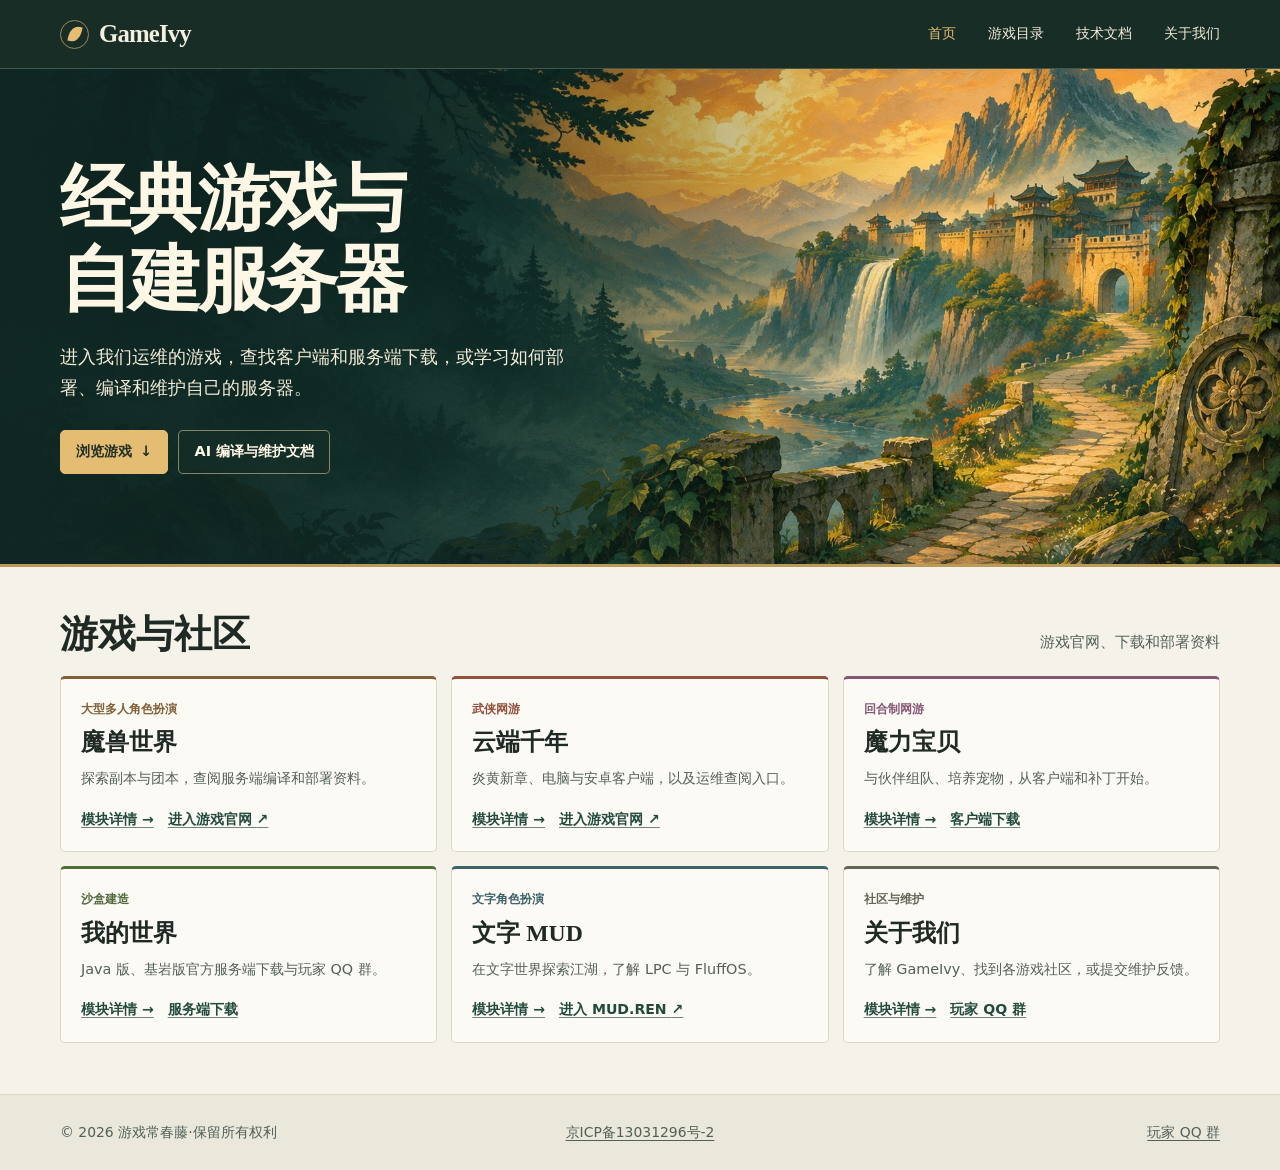
==== index.html @ 652a1745 "初始化 GameIvy 静态站点" ====
<!doctype html>
<html lang="zh-CN">
<head>
  <meta charset="utf-8">
  <meta name="viewport" content="width=device-width, initial-scale=1">
  <meta name="description" content="GameIvy 汇集魔兽世界、云端千年、魔力宝贝、我的世界与文字 MUD 的游戏入口、下载、社区和技术文档。">
  <title>GameIvy · 经典游戏与自建服务器</title>
  <link rel="stylesheet" href="./gameivy.css">
  </head>
<body>
  <a class="skip" href="#main">跳至主要内容</a>
  <header class="site-header">
    <div class="wrap site-bar">
      <a class="brand" href="./" aria-label="GameIvy 首页"><span class="brand-mark" aria-hidden="true"></span>GameIvy</a>
      <nav class="site-nav" aria-label="主导航">
        <a href="./" aria-current="page">首页</a>
        <a href="./#games">游戏目录</a>
        <a href="./ai.html">技术文档</a>
        <a href="./about.html">关于我们</a>
      </nav>
    </div>
  </header>
  <main id="main">
    <section class="hero" aria-labelledby="hero-title">
      <div class="wrap hero-inner">
        <h1 id="hero-title">经典游戏与<br>自建服务器</h1>
        <p>进入我们运维的游戏，查找客户端和服务端下载，或学习如何部署、编译和维护自己的服务器。</p>
        <div class="actions">
          <a class="button" href="#games">浏览游戏 <span aria-hidden="true">↓</span></a>
          <a class="button secondary" href="./ai.html">AI 编译与维护文档</a>
        </div>
      </div>
    </section>
    <section class="wrap home-section" id="games" aria-labelledby="games-title">
      <div class="section-heading">
        <h2 id="games-title">游戏与社区</h2>
        <p>游戏官网、下载和部署资料</p>
      </div>
      <div class="module-grid">
        <article class="module-card wow">
          <div class="world-type">大型多人角色扮演</div>
          <h3>魔兽世界</h3>
          <p>探索副本与团本，查阅服务端编译和部署资料。</p>
          <div class="card-links">
            <a class="text-link" href="./wow.html" aria-label="魔兽世界模块">模块详情 <span aria-hidden="true">→</span></a>
            <a class="text-link" href="https://wow.gameivy.com/" aria-label="魔兽世界 · 进入游戏官网">进入游戏官网 <span aria-hidden="true">↗</span></a>
          </div>
        </article>
        <article class="module-card thousand">
          <div class="world-type">武侠网游</div>
          <h3>云端千年</h3>
          <p>炎黄新章、电脑与安卓客户端，以及运维查阅入口。</p>
          <div class="card-links">
            <a class="text-link" href="./1000y.html" aria-label="云端千年模块">模块详情 <span aria-hidden="true">→</span></a>
            <a class="text-link" href="https://1000y.gameivy.com/" aria-label="云端千年 · 进入游戏官网">进入游戏官网 <span aria-hidden="true">↗</span></a>
          </div>
        </article>
        <article class="module-card crossgate">
          <div class="world-type">回合制网游</div>
          <h3>魔力宝贝</h3>
          <p>与伙伴组队、培养宠物，从客户端和补丁开始。</p>
          <div class="card-links">
            <a class="text-link" href="./crossgate.html" aria-label="魔力宝贝模块">模块详情 <span aria-hidden="true">→</span></a>
            <a class="text-link" href="./crossgate.html#downloads" aria-label="魔力宝贝 · 客户端下载">客户端下载</a>
          </div>
        </article>
        <article class="module-card minecraft">
          <div class="world-type">沙盒建造</div>
          <h3>我的世界</h3>
          <p>Java 版、基岩版官方服务端下载与玩家 QQ 群。</p>
          <div class="card-links">
            <a class="text-link" href="./minecraft.html" aria-label="我的世界模块">模块详情 <span aria-hidden="true">→</span></a>
            <a class="text-link" href="./minecraft.html#downloads" aria-label="我的世界 · 服务端下载">服务端下载</a>
          </div>
        </article>
        <article class="module-card mud">
          <div class="world-type">文字角色扮演</div>
          <h3>文字 MUD</h3>
          <p>在文字世界探索江湖，了解 LPC 与 FluffOS。</p>
          <div class="card-links">
            <a class="text-link" href="./mud.html" aria-label="文字 MUD模块">模块详情 <span aria-hidden="true">→</span></a>
            <a class="text-link" href="https://mud.ren" aria-label="文字 MUD · 进入 MUD.REN">进入 MUD.REN <span aria-hidden="true">↗</span></a>
          </div>
        </article>
        <article class="module-card about">
          <div class="world-type">社区与维护</div>
          <h3>关于我们</h3>
          <p>了解 GameIvy、找到各游戏社区，或提交维护反馈。</p>
          <div class="card-links">
            <a class="text-link" href="./about.html" aria-label="关于我们模块">模块详情 <span aria-hidden="true">→</span></a>
            <a class="text-link" href="./about.html#community" aria-label="关于我们 · 玩家 QQ 群">玩家 QQ 群</a>
          </div>
        </article>
      </div>
    </section>
  </main>

  <footer class="site-footer">
    <div class="wrap footer-inner">
      <span>© 2026 游戏常春藤·保留所有权利</span>
      <a href="https://beian.miit.gov.cn/">京ICP备13031296号-2</a>
      <a class="footer-community" href="./about.html#community">玩家 QQ 群</a>
    </div>
  </footer>
</body>
</html>
---- gameivy.css ----
:root {
  color-scheme: light;
  --page: #f5f2e9;
  --paper: #fcfaf4;
  --ink: #202a25;
  --quiet: #526057;
  --forest: #17372e;
  --gold: #e5bd72;
  --line: #dbd7c9;
  --serif: "Songti SC", "Noto Serif CJK SC", "SimSun", Georgia, serif;
  font: 16px/1.65 "PingFang SC", "Microsoft YaHei", system-ui, sans-serif;
}

*, *::before, *::after { box-sizing: border-box; }
html { scroll-padding-top: 1rem; }
body { margin: 0; background: var(--page); color: var(--ink); }
a { color: inherit; }
a:focus-visible, button:focus-visible { outline: 2px solid #a16b24; outline-offset: 4px; }
h1, h2, h3, p { margin-top: 0; }
button { font: inherit; }
.wrap { width: min(1160px, calc(100% - 64px)); margin-inline: auto; }
.skip { position: absolute; inset: .65rem auto auto .65rem; padding: .5rem .75rem; transform: translateY(-200%); z-index: 5; background: var(--paper); color: var(--ink); }
.skip:focus { transform: none; }

.site-header { background: #182d26; color: #f4efe0; border-bottom: 1px solid #40574b; }
.site-bar { min-height: 68px; display: flex; align-items: center; justify-content: space-between; gap: 20px; }
.brand { display: inline-flex; align-items: center; gap: 10px; text-decoration: none; font: 700 1.55rem/1 Georgia, serif; letter-spacing: -.035em; white-space: nowrap; }
.brand-mark { width: 29px; height: 29px; display: grid; place-items: center; border: 1px solid #9b895b; border-radius: 50%; }
.brand-mark::before { content: ""; width: 12px; height: 16px; background: var(--gold); border-radius: 75% 0 75% 0; transform: rotate(13deg); }
.site-nav { display: flex; align-items: center; flex-wrap: wrap; gap: clamp(12px, 3vw, 32px); }
.site-nav a { color: #f2ecda; text-decoration: none; font-size: .9rem; padding-block: .45rem; }
.site-nav a:hover, .site-nav [aria-current] { color: var(--gold); }

.hero {
  color: #fff7e6;
  background: linear-gradient(90deg, #102723e8 0%, #1027238a 37%, #10272300 72%), url("gameivy-valley.jpg") 62% center / cover no-repeat, #102723;
  border-bottom: 3px solid #b99a59;
}
.hero-inner { min-height: clamp(400px, 39vw, 495px); display: flex; flex-direction: column; justify-content: center; align-items: flex-start; padding-block: 56px; }
.hero h1 { max-width: 11ch; margin-bottom: 21px; font: 800 clamp(2.8rem, 5.6vw, 5.05rem)/1.13 var(--serif); letter-spacing: -.045em; }
.hero p { max-width: 28em; margin-bottom: 27px; color: #f4ecd8; font-size: clamp(.96rem, 1.45vw, 1.15rem); }
.actions { display: flex; flex-wrap: wrap; align-items: center; gap: 10px; }
.button { display: inline-flex; align-items: center; justify-content: center; gap: .55em; min-height: 43px; padding: .55rem .95rem; border: 1px solid var(--forest); border-radius: 5px; background: var(--forest); color: #fff9e9; text-decoration: none; font-weight: 700; font-size: .9rem; }
.button:hover { background: #254b3d; }
.button.secondary { background: transparent; color: var(--forest); border-color: #adb5a4; }
.button.secondary:hover { background: #e8eadf; }
.hero .button { background: var(--gold); color: #233128; border-color: var(--gold); }
.hero .button.secondary { color: #fff7e6; background: #162d2777; border-color: #e7d69b88; }
.hero .button:hover { background: #f5d590; }
.hero .button.secondary:hover { background: #24483e; }

.home-section { padding-block: 44px 51px; }
.section-heading { display: flex; align-items: baseline; justify-content: space-between; flex-wrap: wrap; gap: 5px 18px; margin-bottom: 19px; }
.section-heading h2 { margin: 0; font: 800 clamp(1.8rem, 3vw, 2.45rem)/1.2 var(--serif); }
.section-heading p { margin: 0; color: var(--quiet); font-size: .93rem; }
.module-grid { display: grid; grid-template-columns: repeat(3, minmax(0, 1fr)); gap: 14px; }
.module-card { min-width: 0; display: flex; flex-direction: column; border: 1px solid var(--line); border-top: 3px solid var(--accent, #62794d); border-radius: 5px; background: var(--paper); padding: 20px; }
.module-card:hover { border-color: var(--accent, #62794d); }
.module-card h3 { margin-bottom: 8px; font: 800 1.48rem/1.35 var(--serif); }
.module-card p { color: var(--quiet); margin-bottom: 17px; font-size: .9rem; }
.world-type { margin-bottom: 8px; color: var(--accent, #62794d); font-size: .77rem; font-weight: 700; }
.card-links { display: flex; gap: 6px 14px; flex-wrap: wrap; margin-top: auto; }
.text-link { color: #234b3d; font-size: .88rem; font-weight: 700; text-underline-offset: .22em; text-decoration-color: #728477; }
.text-link:hover { color: #773f22; text-decoration-color: currentColor; }
.wow { --accent: #806038; }
.thousand { --accent: #92503d; }
.crossgate { --accent: #855775; }
.minecraft { --accent: #526b3d; }
.mud { --accent: #3e626b; }
.about { --accent: #666458; }

.article-head { padding-block: 36px 37px; border-bottom: 1px solid var(--line); background: #ebece0; }
.breadcrumbs { display: flex; flex-wrap: wrap; gap: 6px 10px; align-items: center; margin-bottom: 17px; font-size: .85rem; color: var(--quiet); }
.breadcrumbs a { text-decoration-color: #829186; text-underline-offset: .2em; }
.article-head h1 { margin-bottom: 11px; font: 800 clamp(2.55rem, 6vw, 4.2rem)/1.1 var(--serif); letter-spacing: -.045em; }
.article-head p { max-width: 42rem; margin: 0; color: var(--quiet); }
.article-head .actions { margin-top: 18px; }
.article-layout { display: grid; grid-template-columns: minmax(0, 1fr) minmax(216px, 270px); gap: clamp(28px, 5vw, 68px); align-items: start; padding-block: 34px 56px; }
.article-layout.solo { grid-template-columns: minmax(0, 780px); }
.article { min-width: 0; }
.article section + section { margin-top: 30px; padding-top: 24px; border-top: 1px solid var(--line); }
.article h2 { margin-bottom: 12px; font: 800 1.68rem/1.3 var(--serif); }
.article h3 { margin: 20px 0 8px; font-size: 1rem; }
.article p, .article ul, .article ol { margin-block: 0 12px; }
.article p:last-child, .article li p { margin-bottom: 0; }
.article ol, .article ul { padding-inline-start: 1.4em; }
.article li + li { margin-top: 7px; }
.article a:not(.button), .sidebar a { color: #254e40; text-underline-offset: .2em; }
.download-list { display: grid; gap: 9px; margin-block: 12px; }
.download { display: flex; justify-content: space-between; align-items: center; gap: 12px; padding: 12px 14px; background: var(--paper); border: 1px solid var(--line); border-radius: 5px; }
.download strong { display: block; }
.download small { display: block; color: var(--quiet); }
.download a { white-space: nowrap; font-size: .87rem; font-weight: 700; }
.note { padding: 12px 14px; background: #efeade; border-left: 3px solid #a88547; }
pre { overflow-x: auto; padding: 14px; border-radius: 5px; background: #21352d; color: #fff4dc; font-size: .88rem; }
code, .qq-number { font-family: ui-monospace, "Cascadia Mono", Consolas, monospace; }
:not(pre) > code { padding: .06em .24em; background: #ebe8dc; border-radius: 3px; overflow-wrap: anywhere; }

.sidebar { display: grid; gap: 12px; }
.side-panel { padding: 17px; border: 1px solid var(--line); background: var(--paper); border-radius: 5px; }
.side-panel h2 { margin: 0 0 8px; font: 800 1.13rem/1.3 var(--serif); }
.side-panel p { margin-bottom: 8px; }
.qq-number { display: block; margin-bottom: 7px; font-size: 1.32rem; font-weight: 700; letter-spacing: .04em; }
.copy { padding: .3rem .6rem; border: 1px solid #a7af9e; color: var(--forest); background: transparent; border-radius: 4px; cursor: pointer; font-size: .85rem; }
.copy:hover { background: #e8eadf; }
.copy-status { display: block; color: var(--quiet); font-size: .82rem; }
.copy-status:not(:empty) { margin-top: 5px; }
.jump-list { margin: 0; padding: 0; list-style: none; font-size: .88rem; }
.jump-list li + li { margin-top: 5px; }
.community-links { padding: 0 !important; list-style: none; }
.community-links li { display: flex; justify-content: space-between; flex-wrap: wrap; gap: 7px; padding: 8px 0; border-bottom: 1px solid var(--line); }
.community-links .qq-number { display: inline; margin: 0; font-size: .96rem; }

.site-footer { background: #eae7db; border-top: 1px solid var(--line); color: var(--quiet); }
.footer-inner { display: grid; grid-template-columns: minmax(0, 1fr) auto minmax(0, 1fr); align-items: center; gap: 7px 22px; min-height: 75px; padding-block: 13px; font-size: .87rem; }
.footer-inner a { text-underline-offset: .2em; }
.footer-community { justify-self: end; }

@media (max-width: 860px) {
  .module-grid { grid-template-columns: repeat(2, minmax(0, 1fr)); }
  .hero { background-position: 62% center; }
}

@media (max-width: 620px) {
  .wrap { width: calc(100% - 36px); }
  .site-bar { min-height: auto; display: grid; justify-content: start; gap: 9px; padding-block: 13px; }
  .site-nav { gap: 4px 15px; }
  .site-nav a { font-size: .82rem; padding-block: .22rem; }
  .hero { background-image: linear-gradient(90deg, #102723e8 0%, #102723a8 55%, #10272359 100%), url("gameivy-valley.jpg"); background-position: 66% center; }
  .hero-inner { min-height: 355px; padding-block: 39px; }
  .hero h1 { font-size: clamp(2.5rem, 10vw, 3.35rem); }
  .home-section { padding-block: 32px 38px; }
  .section-heading { display: block; }
  .section-heading p { margin-top: 5px; }
  .module-grid, .article-layout { grid-template-columns: minmax(0, 1fr); }
  .article-head { padding-block: 27px; }
  .sidebar:has(.copy) { grid-row: 1; }
  .sidebar:not(:has(.copy)) { display: none; }
  .article-layout { gap: 24px; padding-block: 25px 38px; }
  .sidebar nav.side-panel { display: none; }
  .footer-inner { grid-template-columns: minmax(0, 1fr); text-align: center; }
  .footer-community { justify-self: center; }
}
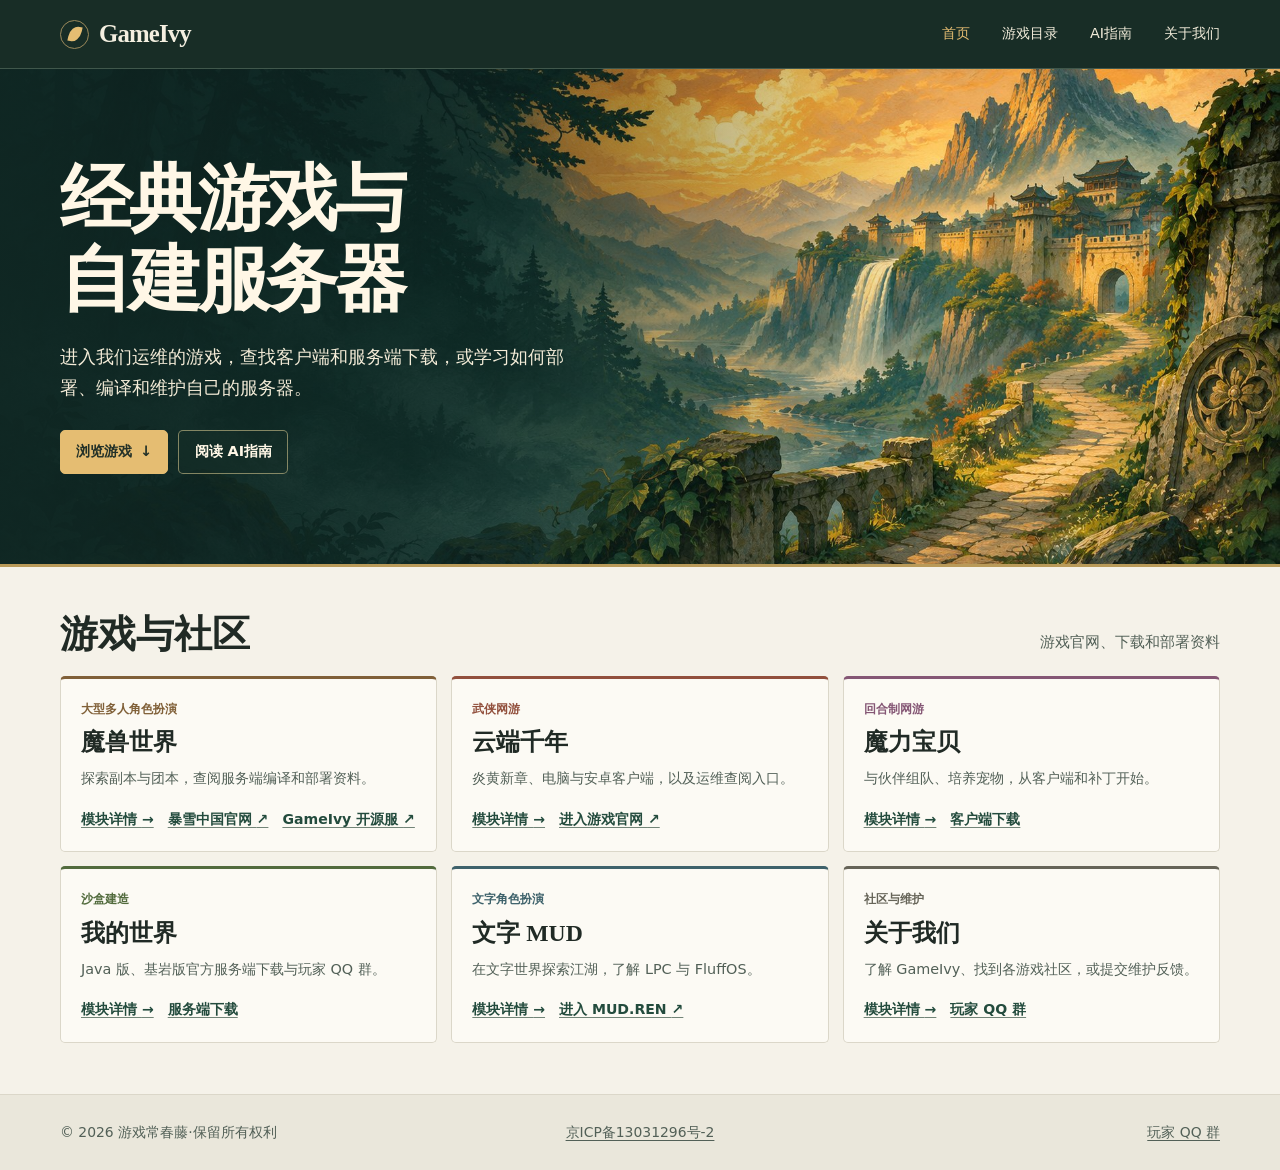
==== commit cfd89185: "更新游戏资源、AI指南和站点图标" ====
--- a/index.html
+++ b/index.html
@@ -3,7 +3,7 @@
 <head>
   <meta charset="utf-8">
   <meta name="viewport" content="width=device-width, initial-scale=1">
-  <meta name="description" content="GameIvy 汇集魔兽世界、云端千年、魔力宝贝、我的世界与文字 MUD 的游戏入口、下载、社区和技术文档。">
+  <meta name="description" content="GameIvy 汇集魔兽世界、云端千年、魔力宝贝、我的世界与文字 MUD 的游戏入口、下载、社区和 AI指南。">
   <title>GameIvy · 经典游戏与自建服务器</title>
   <link rel="stylesheet" href="./gameivy.css">
   </head>
@@ -15,7 +15,7 @@
       <nav class="site-nav" aria-label="主导航">
         <a href="./" aria-current="page">首页</a>
         <a href="./#games">游戏目录</a>
-        <a href="./ai.html">技术文档</a>
+        <a href="./ai.html">AI指南</a>
         <a href="./about.html">关于我们</a>
       </nav>
     </div>
@@ -27,7 +27,7 @@
         <p>进入我们运维的游戏，查找客户端和服务端下载，或学习如何部署、编译和维护自己的服务器。</p>
         <div class="actions">
           <a class="button" href="#games">浏览游戏 <span aria-hidden="true">↓</span></a>
-          <a class="button secondary" href="./ai.html">AI 编译与维护文档</a>
+          <a class="button secondary" href="./ai.html">阅读 AI指南</a>
         </div>
       </div>
     </section>
@@ -43,7 +43,8 @@
           <p>探索副本与团本，查阅服务端编译和部署资料。</p>
           <div class="card-links">
             <a class="text-link" href="./wow.html" aria-label="魔兽世界模块">模块详情 <span aria-hidden="true">→</span></a>
-            <a class="text-link" href="https://wow.gameivy.com/" aria-label="魔兽世界 · 进入游戏官网">进入游戏官网 <span aria-hidden="true">↗</span></a>
+            <a class="text-link" href="https://wow.blizzard.cn/?source=wow163" aria-label="魔兽世界 · 暴雪中国官网" target="_blank" rel="noopener">暴雪中国官网 <span aria-hidden="true">↗</span></a>
+            <a class="text-link" href="https://wow.gameivy.com/" aria-label="魔兽世界 · GameIvy 开源服" target="_blank" rel="noopener">GameIvy 开源服 <span aria-hidden="true">↗</span></a>
           </div>
         </article>
         <article class="module-card thousand">
@@ -52,7 +53,7 @@
           <p>炎黄新章、电脑与安卓客户端，以及运维查阅入口。</p>
           <div class="card-links">
             <a class="text-link" href="./1000y.html" aria-label="云端千年模块">模块详情 <span aria-hidden="true">→</span></a>
-            <a class="text-link" href="https://1000y.gameivy.com/" aria-label="云端千年 · 进入游戏官网">进入游戏官网 <span aria-hidden="true">↗</span></a>
+            <a class="text-link" href="https://1000y.gameivy.com/" aria-label="云端千年 · 进入游戏官网" target="_blank" rel="noopener">进入游戏官网 <span aria-hidden="true">↗</span></a>
           </div>
         </article>
         <article class="module-card crossgate">
@@ -79,7 +80,7 @@
           <p>在文字世界探索江湖，了解 LPC 与 FluffOS。</p>
           <div class="card-links">
             <a class="text-link" href="./mud.html" aria-label="文字 MUD模块">模块详情 <span aria-hidden="true">→</span></a>
-            <a class="text-link" href="https://mud.ren" aria-label="文字 MUD · 进入 MUD.REN">进入 MUD.REN <span aria-hidden="true">↗</span></a>
+            <a class="text-link" href="https://mud.ren" aria-label="文字 MUD · 进入 MUD.REN" target="_blank" rel="noopener">进入 MUD.REN <span aria-hidden="true">↗</span></a>
           </div>
         </article>
         <article class="module-card about">
@@ -98,7 +99,7 @@
   <footer class="site-footer">
     <div class="wrap footer-inner">
       <span>© 2026 游戏常春藤·保留所有权利</span>
-      <a href="https://beian.miit.gov.cn/">京ICP备13031296号-2</a>
+      <a href="https://beian.miit.gov.cn/" target="_blank" rel="noopener">京ICP备13031296号-2</a>
       <a class="footer-community" href="./about.html#community">玩家 QQ 群</a>
     </div>
   </footer>
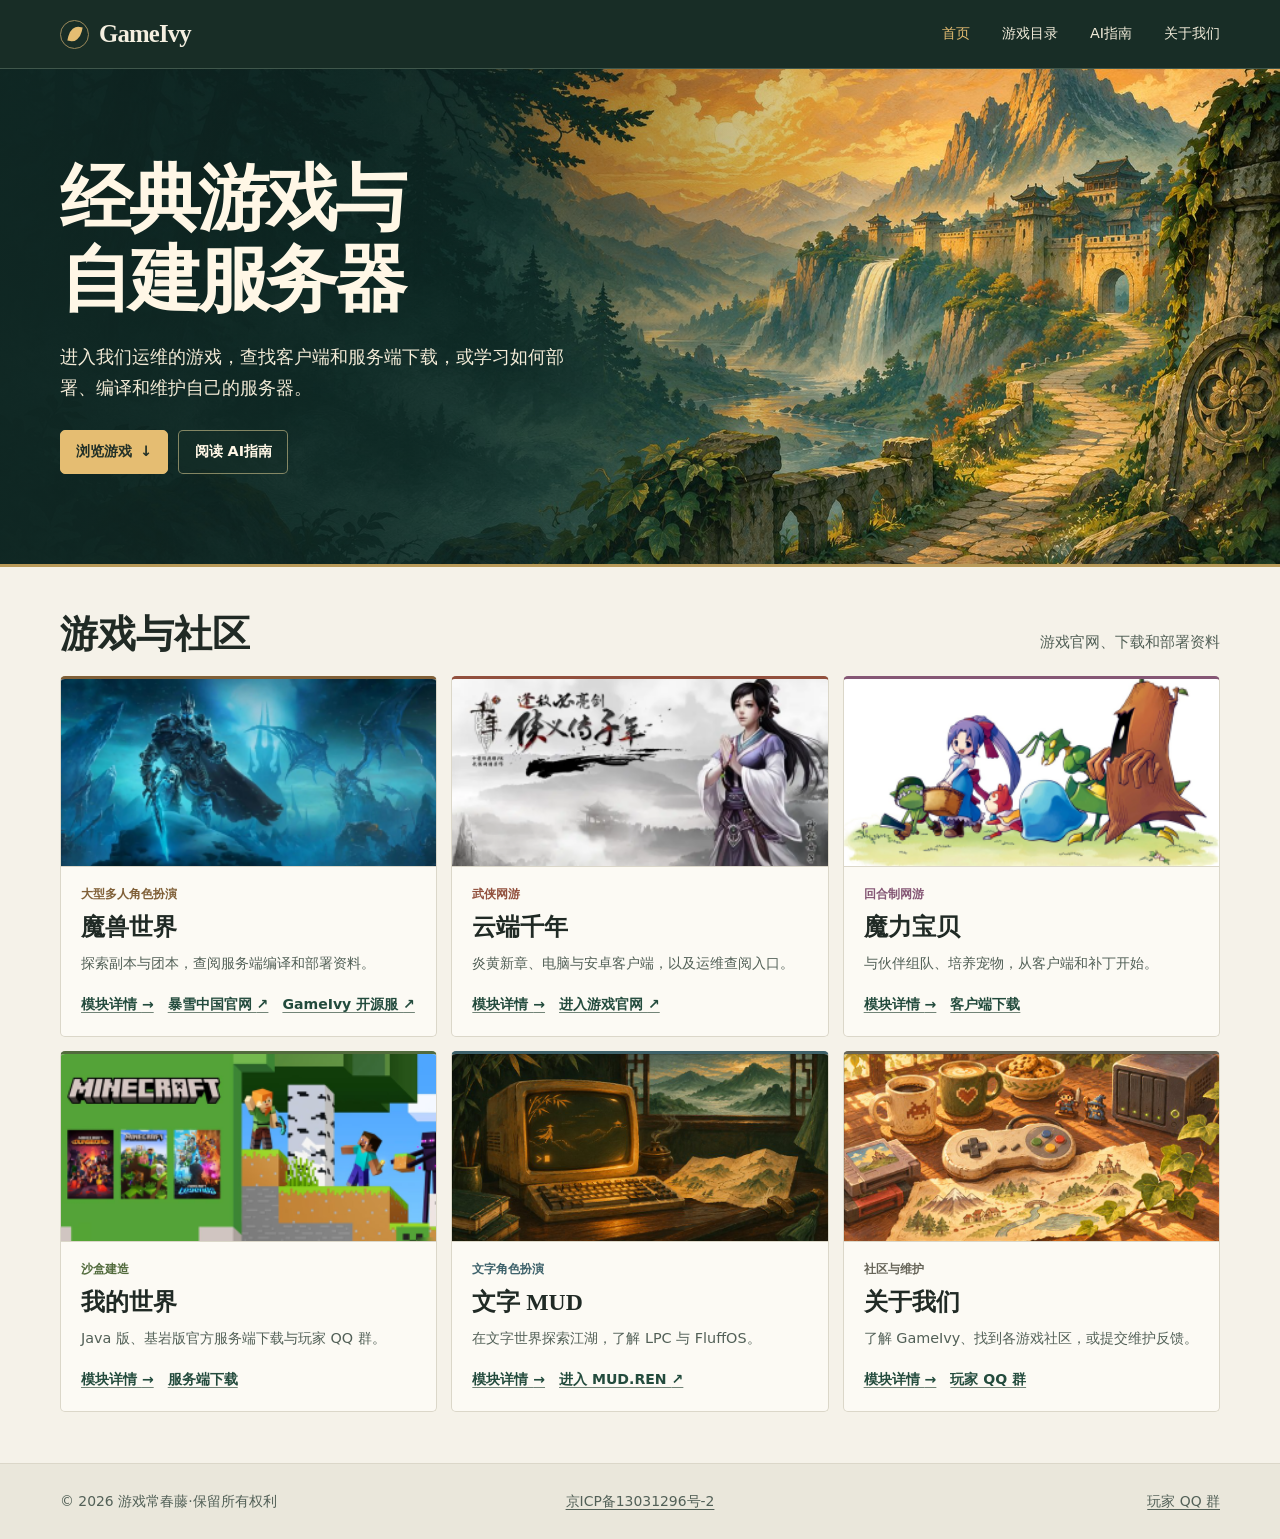
==== commit ff5f49e1: "为首页模块卡片添加配图" ====
--- a/index.html
+++ b/index.html
@@ -38,58 +38,76 @@
       </div>
       <div class="module-grid">
         <article class="module-card wow">
-          <div class="world-type">大型多人角色扮演</div>
-          <h3>魔兽世界</h3>
-          <p>探索副本与团本，查阅服务端编译和部署资料。</p>
-          <div class="card-links">
-            <a class="text-link" href="./wow.html" aria-label="魔兽世界模块">模块详情 <span aria-hidden="true">→</span></a>
-            <a class="text-link" href="https://wow.blizzard.cn/?source=wow163" aria-label="魔兽世界 · 暴雪中国官网" target="_blank" rel="noopener">暴雪中国官网 <span aria-hidden="true">↗</span></a>
-            <a class="text-link" href="https://wow.gameivy.com/" aria-label="魔兽世界 · GameIvy 开源服" target="_blank" rel="noopener">GameIvy 开源服 <span aria-hidden="true">↗</span></a>
+          <img class="module-card-image" src="./wow.png" width="300" height="150" alt="" decoding="async">
+          <div class="module-card-body">
+            <div class="world-type">大型多人角色扮演</div>
+            <h3>魔兽世界</h3>
+            <p>探索副本与团本，查阅服务端编译和部署资料。</p>
+            <div class="card-links">
+              <a class="text-link" href="./wow.html" aria-label="魔兽世界模块">模块详情 <span aria-hidden="true">→</span></a>
+              <a class="text-link" href="https://wow.blizzard.cn/?source=wow163" aria-label="魔兽世界 · 暴雪中国官网" target="_blank" rel="noopener">暴雪中国官网 <span aria-hidden="true">↗</span></a>
+              <a class="text-link" href="https://wow.gameivy.com/" aria-label="魔兽世界 · GameIvy 开源服" target="_blank" rel="noopener">GameIvy 开源服 <span aria-hidden="true">↗</span></a>
+            </div>
           </div>
         </article>
         <article class="module-card thousand">
-          <div class="world-type">武侠网游</div>
-          <h3>云端千年</h3>
-          <p>炎黄新章、电脑与安卓客户端，以及运维查阅入口。</p>
-          <div class="card-links">
-            <a class="text-link" href="./1000y.html" aria-label="云端千年模块">模块详情 <span aria-hidden="true">→</span></a>
-            <a class="text-link" href="https://1000y.gameivy.com/" aria-label="云端千年 · 进入游戏官网" target="_blank" rel="noopener">进入游戏官网 <span aria-hidden="true">↗</span></a>
+          <img class="module-card-image" src="./1000y.png" width="300" height="150" alt="" decoding="async">
+          <div class="module-card-body">
+            <div class="world-type">武侠网游</div>
+            <h3>云端千年</h3>
+            <p>炎黄新章、电脑与安卓客户端，以及运维查阅入口。</p>
+            <div class="card-links">
+              <a class="text-link" href="./1000y.html" aria-label="云端千年模块">模块详情 <span aria-hidden="true">→</span></a>
+              <a class="text-link" href="https://1000y.gameivy.com/" aria-label="云端千年 · 进入游戏官网" target="_blank" rel="noopener">进入游戏官网 <span aria-hidden="true">↗</span></a>
+            </div>
           </div>
         </article>
         <article class="module-card crossgate">
-          <div class="world-type">回合制网游</div>
-          <h3>魔力宝贝</h3>
-          <p>与伙伴组队、培养宠物，从客户端和补丁开始。</p>
-          <div class="card-links">
-            <a class="text-link" href="./crossgate.html" aria-label="魔力宝贝模块">模块详情 <span aria-hidden="true">→</span></a>
-            <a class="text-link" href="./crossgate.html#downloads" aria-label="魔力宝贝 · 客户端下载">客户端下载</a>
+          <img class="module-card-image" src="./crossgate.png" width="300" height="150" alt="" decoding="async">
+          <div class="module-card-body">
+            <div class="world-type">回合制网游</div>
+            <h3>魔力宝贝</h3>
+            <p>与伙伴组队、培养宠物，从客户端和补丁开始。</p>
+            <div class="card-links">
+              <a class="text-link" href="./crossgate.html" aria-label="魔力宝贝模块">模块详情 <span aria-hidden="true">→</span></a>
+              <a class="text-link" href="./crossgate.html#downloads" aria-label="魔力宝贝 · 客户端下载">客户端下载</a>
+            </div>
           </div>
         </article>
         <article class="module-card minecraft">
-          <div class="world-type">沙盒建造</div>
-          <h3>我的世界</h3>
-          <p>Java 版、基岩版官方服务端下载与玩家 QQ 群。</p>
-          <div class="card-links">
-            <a class="text-link" href="./minecraft.html" aria-label="我的世界模块">模块详情 <span aria-hidden="true">→</span></a>
-            <a class="text-link" href="./minecraft.html#downloads" aria-label="我的世界 · 服务端下载">服务端下载</a>
+          <img class="module-card-image" src="./minecraft.png" width="300" height="150" alt="" decoding="async" loading="lazy">
+          <div class="module-card-body">
+            <div class="world-type">沙盒建造</div>
+            <h3>我的世界</h3>
+            <p>Java 版、基岩版官方服务端下载与玩家 QQ 群。</p>
+            <div class="card-links">
+              <a class="text-link" href="./minecraft.html" aria-label="我的世界模块">模块详情 <span aria-hidden="true">→</span></a>
+              <a class="text-link" href="./minecraft.html#downloads" aria-label="我的世界 · 服务端下载">服务端下载</a>
+            </div>
           </div>
         </article>
         <article class="module-card mud">
-          <div class="world-type">文字角色扮演</div>
-          <h3>文字 MUD</h3>
-          <p>在文字世界探索江湖，了解 LPC 与 FluffOS。</p>
-          <div class="card-links">
-            <a class="text-link" href="./mud.html" aria-label="文字 MUD模块">模块详情 <span aria-hidden="true">→</span></a>
-            <a class="text-link" href="https://mud.ren" aria-label="文字 MUD · 进入 MUD.REN" target="_blank" rel="noopener">进入 MUD.REN <span aria-hidden="true">↗</span></a>
+          <img class="module-card-image" src="./mud-card.jpg" width="800" height="400" alt="" decoding="async" loading="lazy">
+          <div class="module-card-body">
+            <div class="world-type">文字角色扮演</div>
+            <h3>文字 MUD</h3>
+            <p>在文字世界探索江湖，了解 LPC 与 FluffOS。</p>
+            <div class="card-links">
+              <a class="text-link" href="./mud.html" aria-label="文字 MUD模块">模块详情 <span aria-hidden="true">→</span></a>
+              <a class="text-link" href="https://mud.ren" aria-label="文字 MUD · 进入 MUD.REN" target="_blank" rel="noopener">进入 MUD.REN <span aria-hidden="true">↗</span></a>
+            </div>
           </div>
         </article>
         <article class="module-card about">
-          <div class="world-type">社区与维护</div>
-          <h3>关于我们</h3>
-          <p>了解 GameIvy、找到各游戏社区，或提交维护反馈。</p>
-          <div class="card-links">
-            <a class="text-link" href="./about.html" aria-label="关于我们模块">模块详情 <span aria-hidden="true">→</span></a>
-            <a class="text-link" href="./about.html#community" aria-label="关于我们 · 玩家 QQ 群">玩家 QQ 群</a>
+          <img class="module-card-image" src="./about-card.jpg" width="800" height="400" alt="" decoding="async" loading="lazy">
+          <div class="module-card-body">
+            <div class="world-type">社区与维护</div>
+            <h3>关于我们</h3>
+            <p>了解 GameIvy、找到各游戏社区，或提交维护反馈。</p>
+            <div class="card-links">
+              <a class="text-link" href="./about.html" aria-label="关于我们模块">模块详情 <span aria-hidden="true">→</span></a>
+              <a class="text-link" href="./about.html#community" aria-label="关于我们 · 玩家 QQ 群">玩家 QQ 群</a>
+            </div>
           </div>
         </article>
       </div>
--- a/gameivy.css
+++ b/gameivy.css
@@ -54,8 +54,10 @@
 .section-heading h2 { margin: 0; font: 800 clamp(1.8rem, 3vw, 2.45rem)/1.2 var(--serif); }
 .section-heading p { margin: 0; color: var(--quiet); font-size: .93rem; }
 .module-grid { display: grid; grid-template-columns: repeat(3, minmax(0, 1fr)); gap: 14px; }
-.module-card { min-width: 0; display: flex; flex-direction: column; border: 1px solid var(--line); border-top: 3px solid var(--accent, #62794d); border-radius: 5px; background: var(--paper); padding: 20px; }
+.module-card { min-width: 0; display: flex; flex-direction: column; overflow: hidden; border: 1px solid var(--line); border-top: 3px solid var(--accent, #62794d); border-radius: 5px; background: var(--paper); }
 .module-card:hover { border-color: var(--accent, #62794d); }
+.module-card-image { display: block; width: 100%; height: auto; aspect-ratio: 2 / 1; object-fit: cover; border-bottom: 1px solid var(--line); background: #eae7db; }
+.module-card-body { flex: 1; min-width: 0; display: flex; flex-direction: column; padding: 17px 20px 20px; }
 .module-card h3 { margin-bottom: 8px; font: 800 1.48rem/1.35 var(--serif); }
 .module-card p { color: var(--quiet); margin-bottom: 17px; font-size: .9rem; }
 .world-type { margin-bottom: 8px; color: var(--accent, #62794d); font-size: .77rem; font-weight: 700; }
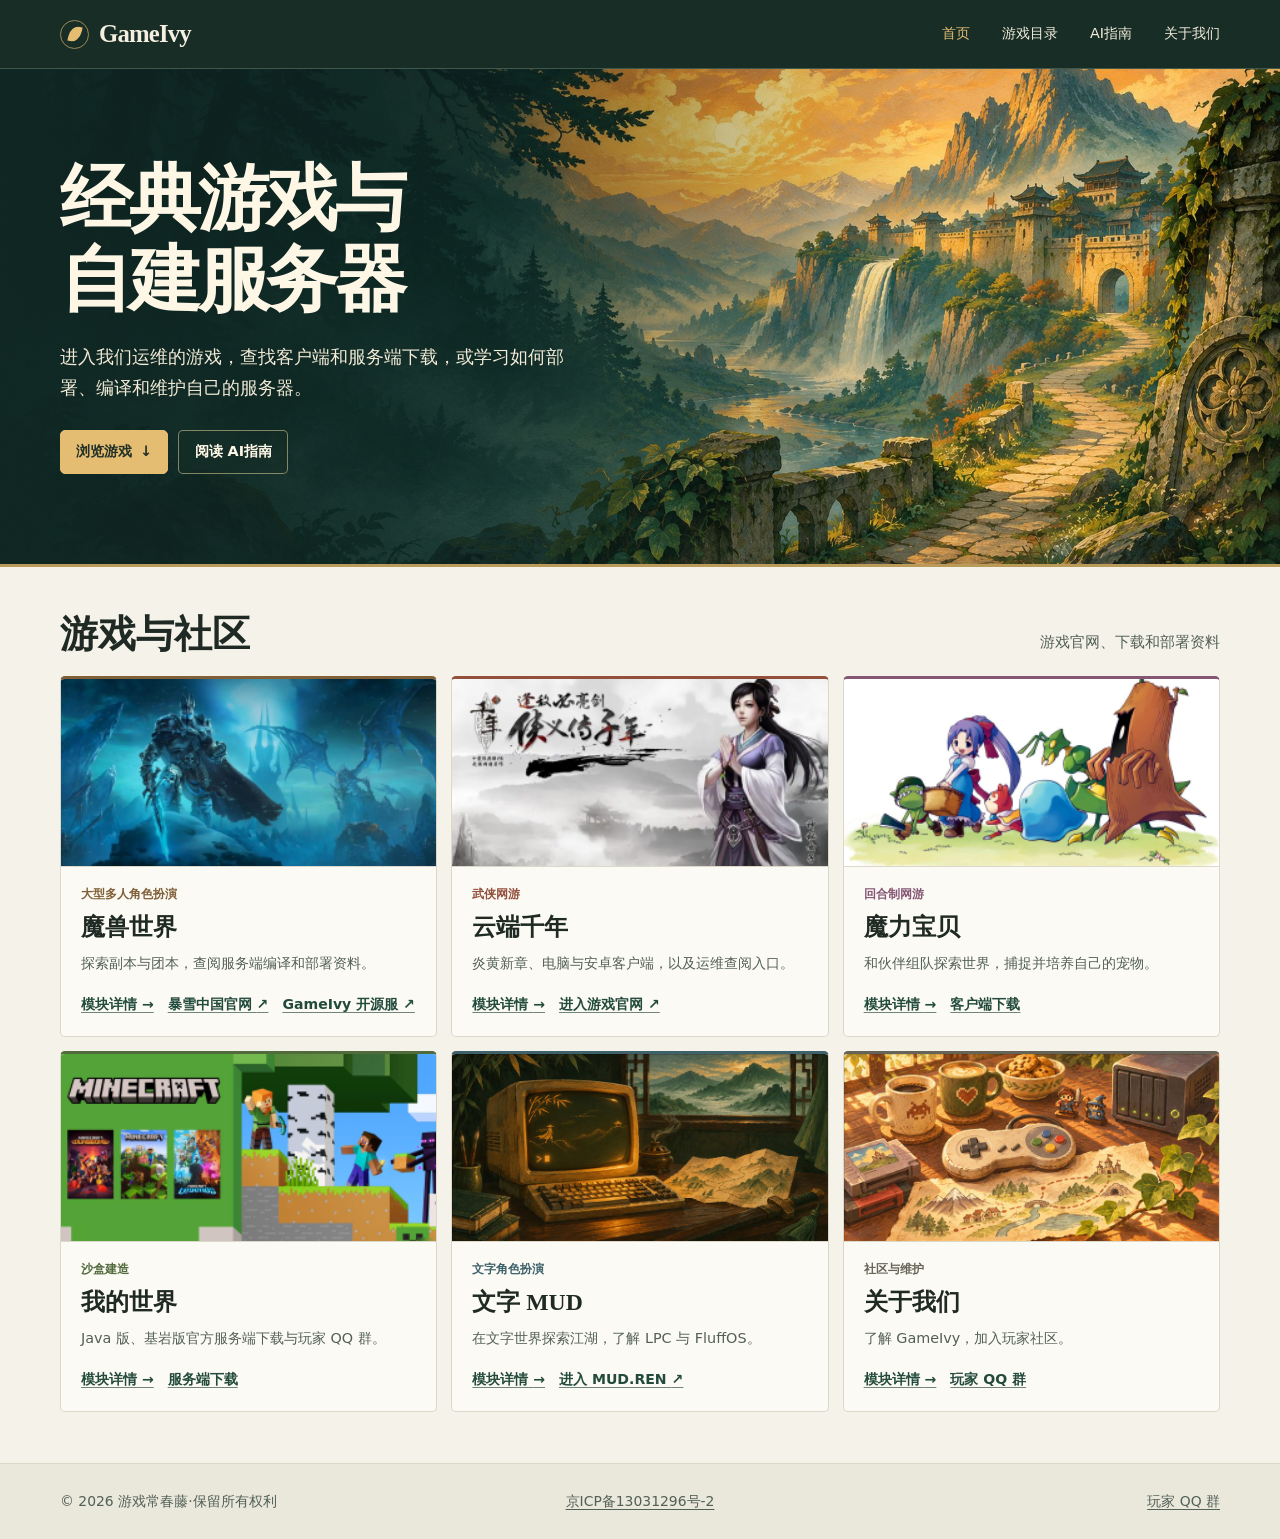
==== commit 447dcee7: "调整魔力宝贝和关于我们卡片文案" ====
--- a/index.html
+++ b/index.html
@@ -67,7 +67,7 @@
           <div class="module-card-body">
             <div class="world-type">回合制网游</div>
             <h3>魔力宝贝</h3>
-            <p>与伙伴组队、培养宠物，从客户端和补丁开始。</p>
+            <p>和伙伴组队探索世界，捕捉并培养自己的宠物。</p>
             <div class="card-links">
               <a class="text-link" href="./crossgate.html" aria-label="魔力宝贝模块">模块详情 <span aria-hidden="true">→</span></a>
               <a class="text-link" href="./crossgate.html#downloads" aria-label="魔力宝贝 · 客户端下载">客户端下载</a>
@@ -103,7 +103,7 @@
           <div class="module-card-body">
             <div class="world-type">社区与维护</div>
             <h3>关于我们</h3>
-            <p>了解 GameIvy、找到各游戏社区，或提交维护反馈。</p>
+            <p>了解 GameIvy，加入玩家社区。</p>
             <div class="card-links">
               <a class="text-link" href="./about.html" aria-label="关于我们模块">模块详情 <span aria-hidden="true">→</span></a>
               <a class="text-link" href="./about.html#community" aria-label="关于我们 · 玩家 QQ 群">玩家 QQ 群</a>
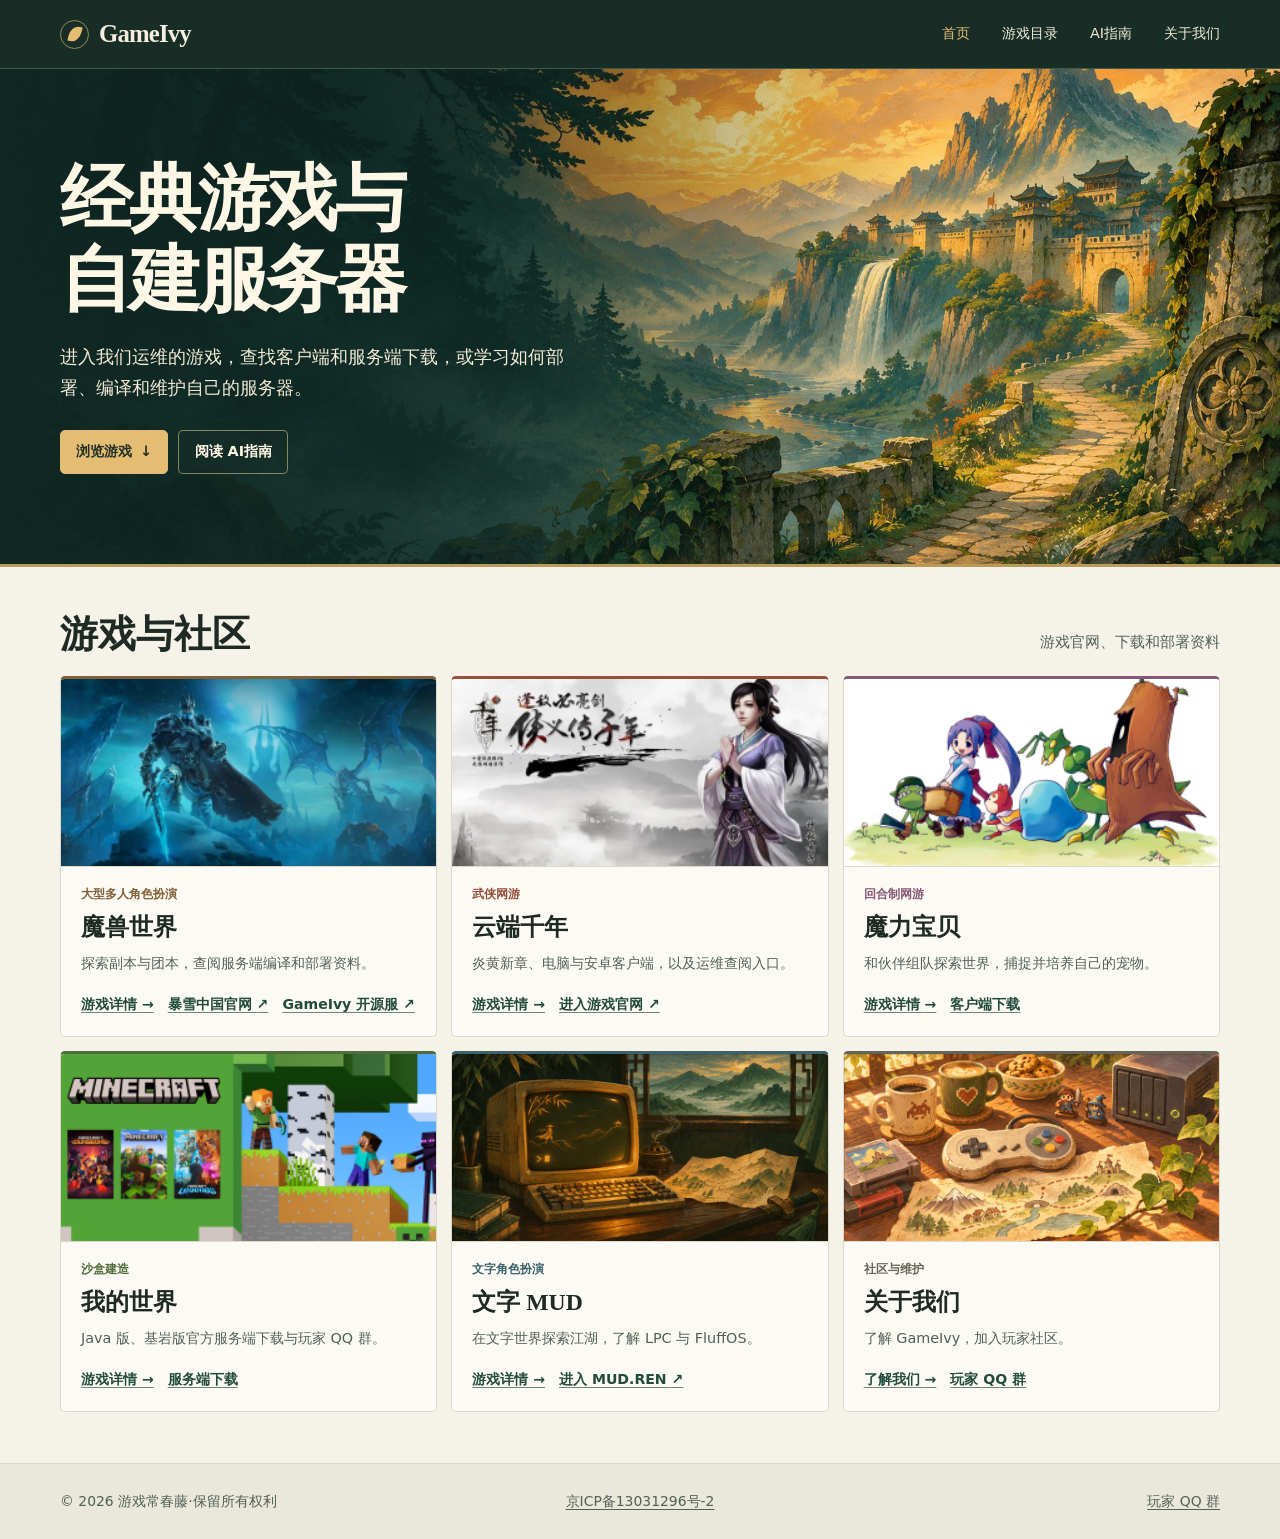
==== commit 5f930b2f: "优化首页卡片链接名称" ====
--- a/index.html
+++ b/index.html
@@ -44,7 +44,7 @@
             <h3>魔兽世界</h3>
             <p>探索副本与团本，查阅服务端编译和部署资料。</p>
             <div class="card-links">
-              <a class="text-link" href="./wow.html" aria-label="魔兽世界模块">模块详情 <span aria-hidden="true">→</span></a>
+              <a class="text-link" href="./wow.html" aria-label="游戏详情 · 魔兽世界">游戏详情 <span aria-hidden="true">→</span></a>
               <a class="text-link" href="https://wow.blizzard.cn/?source=wow163" aria-label="魔兽世界 · 暴雪中国官网" target="_blank" rel="noopener">暴雪中国官网 <span aria-hidden="true">↗</span></a>
               <a class="text-link" href="https://wow.gameivy.com/" aria-label="魔兽世界 · GameIvy 开源服" target="_blank" rel="noopener">GameIvy 开源服 <span aria-hidden="true">↗</span></a>
             </div>
@@ -57,7 +57,7 @@
             <h3>云端千年</h3>
             <p>炎黄新章、电脑与安卓客户端，以及运维查阅入口。</p>
             <div class="card-links">
-              <a class="text-link" href="./1000y.html" aria-label="云端千年模块">模块详情 <span aria-hidden="true">→</span></a>
+              <a class="text-link" href="./1000y.html" aria-label="游戏详情 · 云端千年">游戏详情 <span aria-hidden="true">→</span></a>
               <a class="text-link" href="https://1000y.gameivy.com/" aria-label="云端千年 · 进入游戏官网" target="_blank" rel="noopener">进入游戏官网 <span aria-hidden="true">↗</span></a>
             </div>
           </div>
@@ -69,7 +69,7 @@
             <h3>魔力宝贝</h3>
             <p>和伙伴组队探索世界，捕捉并培养自己的宠物。</p>
             <div class="card-links">
-              <a class="text-link" href="./crossgate.html" aria-label="魔力宝贝模块">模块详情 <span aria-hidden="true">→</span></a>
+              <a class="text-link" href="./crossgate.html" aria-label="游戏详情 · 魔力宝贝">游戏详情 <span aria-hidden="true">→</span></a>
               <a class="text-link" href="./crossgate.html#downloads" aria-label="魔力宝贝 · 客户端下载">客户端下载</a>
             </div>
           </div>
@@ -81,7 +81,7 @@
             <h3>我的世界</h3>
             <p>Java 版、基岩版官方服务端下载与玩家 QQ 群。</p>
             <div class="card-links">
-              <a class="text-link" href="./minecraft.html" aria-label="我的世界模块">模块详情 <span aria-hidden="true">→</span></a>
+              <a class="text-link" href="./minecraft.html" aria-label="游戏详情 · 我的世界">游戏详情 <span aria-hidden="true">→</span></a>
               <a class="text-link" href="./minecraft.html#downloads" aria-label="我的世界 · 服务端下载">服务端下载</a>
             </div>
           </div>
@@ -93,7 +93,7 @@
             <h3>文字 MUD</h3>
             <p>在文字世界探索江湖，了解 LPC 与 FluffOS。</p>
             <div class="card-links">
-              <a class="text-link" href="./mud.html" aria-label="文字 MUD模块">模块详情 <span aria-hidden="true">→</span></a>
+              <a class="text-link" href="./mud.html" aria-label="游戏详情 · 文字 MUD">游戏详情 <span aria-hidden="true">→</span></a>
               <a class="text-link" href="https://mud.ren" aria-label="文字 MUD · 进入 MUD.REN" target="_blank" rel="noopener">进入 MUD.REN <span aria-hidden="true">↗</span></a>
             </div>
           </div>
@@ -105,7 +105,7 @@
             <h3>关于我们</h3>
             <p>了解 GameIvy，加入玩家社区。</p>
             <div class="card-links">
-              <a class="text-link" href="./about.html" aria-label="关于我们模块">模块详情 <span aria-hidden="true">→</span></a>
+              <a class="text-link" href="./about.html" aria-label="了解我们 · GameIvy">了解我们 <span aria-hidden="true">→</span></a>
               <a class="text-link" href="./about.html#community" aria-label="关于我们 · 玩家 QQ 群">玩家 QQ 群</a>
             </div>
           </div>
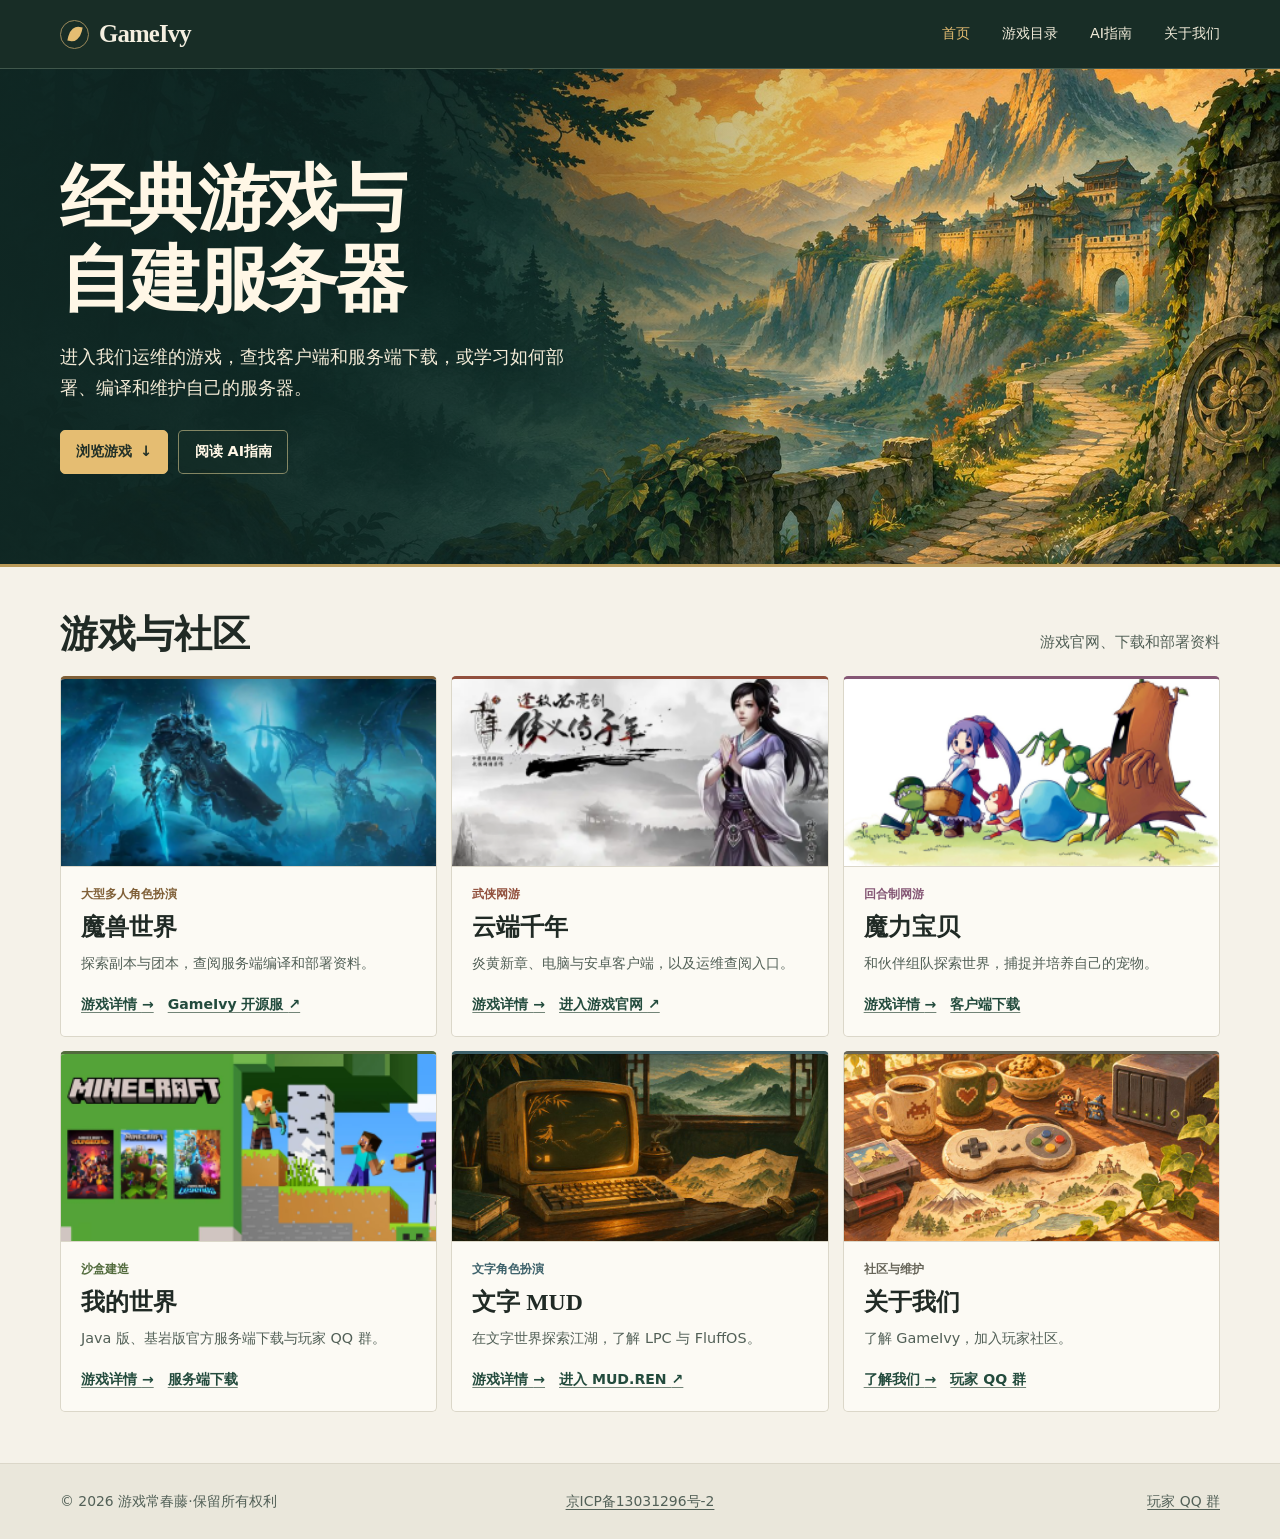
==== commit 73233344: "更新魔兽世界下载入口与服务端资料" ====
--- a/index.html
+++ b/index.html
@@ -45,7 +45,6 @@
             <p>探索副本与团本，查阅服务端编译和部署资料。</p>
             <div class="card-links">
               <a class="text-link" href="./wow.html" aria-label="游戏详情 · 魔兽世界">游戏详情 <span aria-hidden="true">→</span></a>
-              <a class="text-link" href="https://wow.blizzard.cn/?source=wow163" aria-label="魔兽世界 · 暴雪中国官网" target="_blank" rel="noopener">暴雪中国官网 <span aria-hidden="true">↗</span></a>
               <a class="text-link" href="https://wow.gameivy.com/" aria-label="魔兽世界 · GameIvy 开源服" target="_blank" rel="noopener">GameIvy 开源服 <span aria-hidden="true">↗</span></a>
             </div>
           </div>
